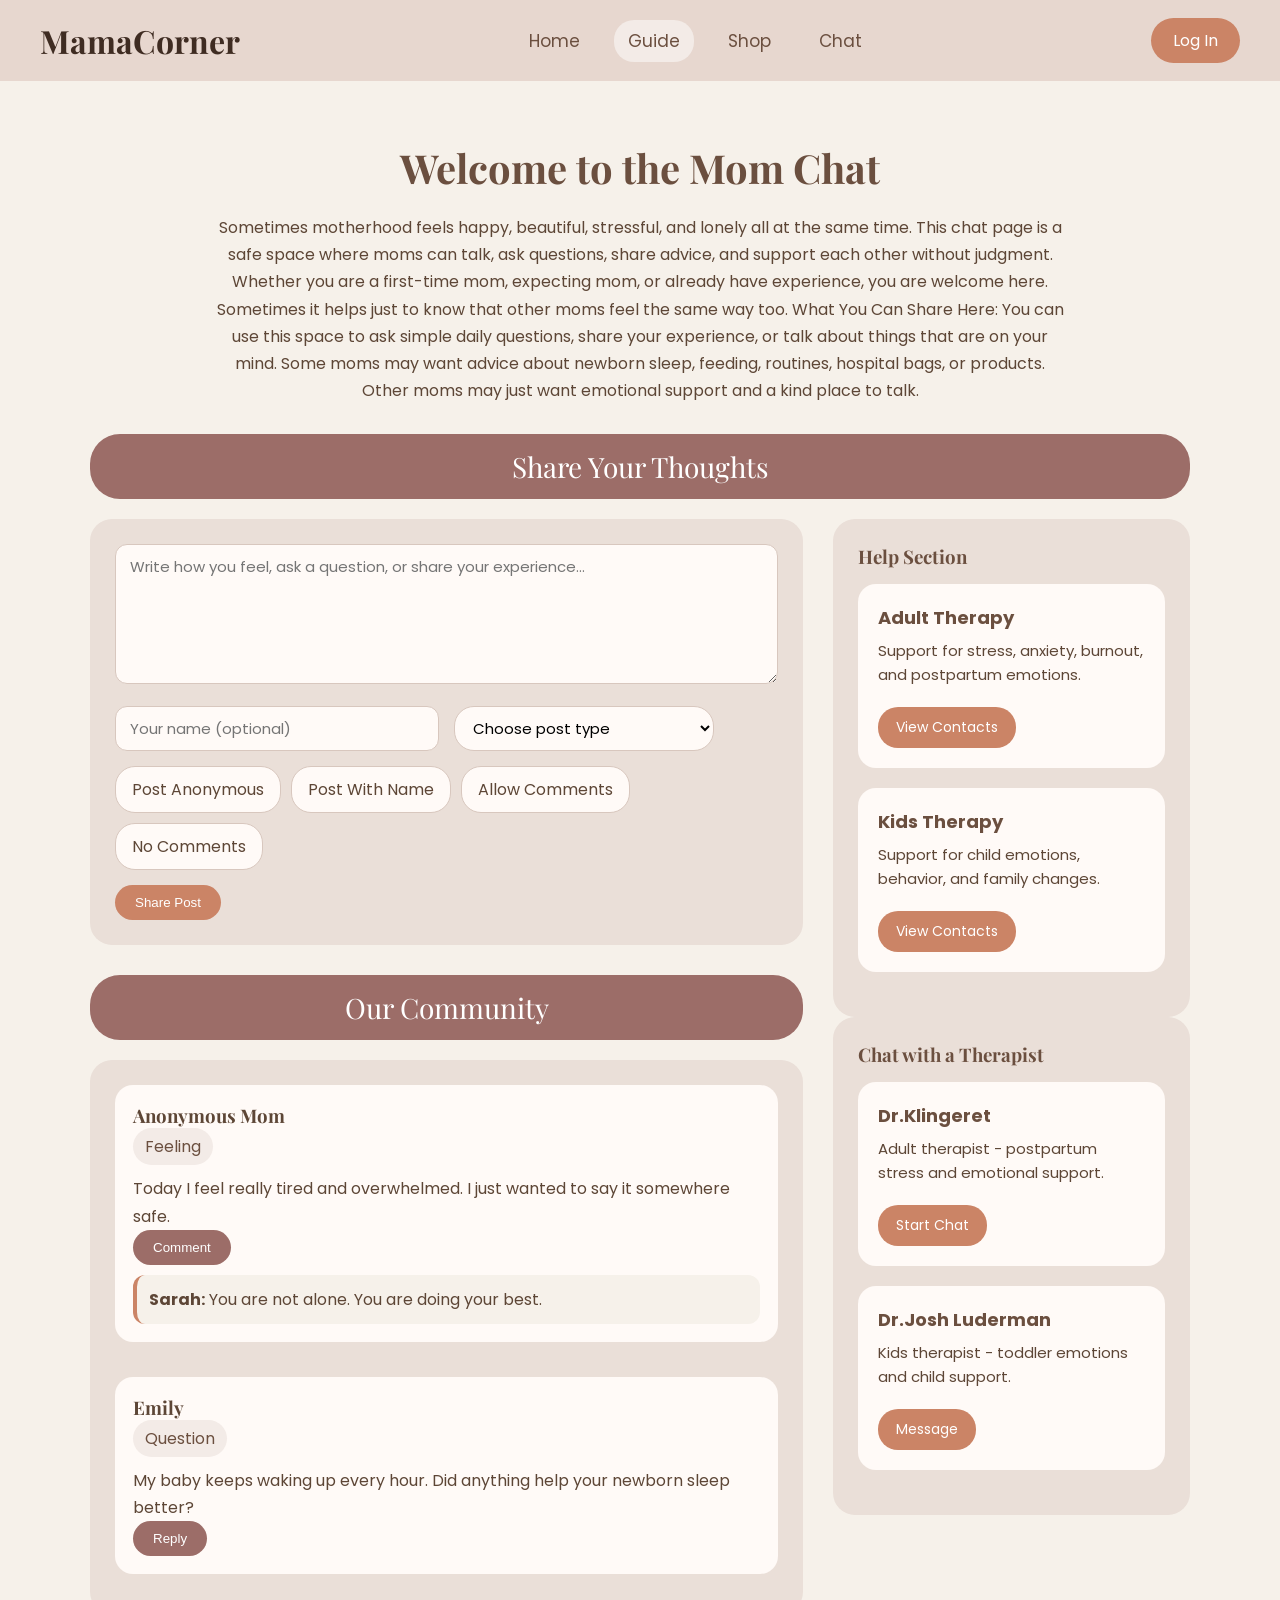
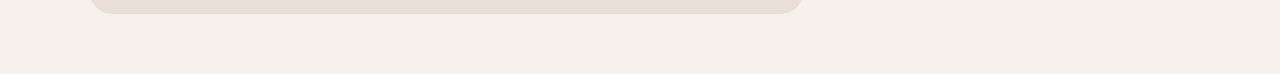
==== chat.html @ d068e9ac "11 week" ====
<!DOCTYPE html>
<html lang="en">
<head>
  <meta charset="UTF-8">
  <meta name="viewport" content="width=device-width, initial-scale=1.0">
  <title>MamaCorner Guide</title>

  <link rel="preconnect" href="https://fonts.googleapis.com">
  <link rel="preconnect" href="https://fonts.gstatic.com" crossorigin>
  <link href="https://fonts.googleapis.com/css2?family=Playfair+Display:wght@600;700&family=Poppins:wght@300;400;500;600&display=swap" rel="stylesheet">

  <link rel="stylesheet" href="styles.css">
</head>
<body>

  <header class="header">
    <div class="logo">MamaCorner</div>

    <nav class="nav">
      <a href="index.html">Home</a>
      <a href="guide.html" class="active">Guide</a>
      <a href="shop.html">Shop</a>
      <a href="chat.html">Chat</a>
    </nav>

    <a href="login.html" class="login-btn">Log In</a>
  </header>
  <main class="chat-main">
  <section class="chat-top">
    <h1>Welcome to the Mom Chat</h1>
    <p>
      Sometimes motherhood feels happy, beautiful, stressful, and lonely all at the same time. This chat page is a safe space where moms can talk, ask questions, share advice, and support each other without judgment. Whether you are a first-time mom, expecting mom, or already have experience, you are welcome here. Sometimes it helps just to know that other moms feel the same way too. What You Can Share Here: You can use this space to ask simple daily questions, share your experience, or talk about things that are on your mind. Some moms may want advice about newborn sleep, feeding, routines, hospital bags, or products. Other moms may just want emotional support and a kind place to talk.
    </p>
  </section>

  <div class="chat-title">Share Your Thoughts</div>

  <div class="chat-layout">
    <div>
      <section class="post-box">
        <textarea placeholder="Write how you feel, ask a question, or share your experience..."></textarea>

        <div class="chat-row">
          <input type="text" placeholder="Your name (optional)">
          <select>
            <option>Choose post type</option>
            <option>Question</option>
            <option>Advice</option>
            <option>Feeling</option>
          </select>
        </div>

        <div class="option-row">
          <div class="option-pill">Post Anonymous</div>
          <div class="option-pill">Post With Name</div>
          <div class="option-pill">Allow Comments</div>
          <div class="option-pill">No Comments</div>
        </div>

        <button class="post-btn">Share Post</button>
      </section>

      <div class="chat-title">Our Community</div>

      <section class="community-box feed">
        <div class="post-card">
          <h3>Anonymous Mom</h3>
          <div class="post-type">Feeling</div>
          <p>
            Today I feel really tired and overwhelmed. I just wanted to say it somewhere safe.
          </p>
          <button class="reply-btn">Comment</button>

          <div class="reply">
            <strong>Sarah:</strong> You are not alone. You are doing your best.
          </div>
        </div>

        <div class="post-card">
          <h3>Emily</h3>
          <div class="post-type">Question</div>
          <p>
            My baby keeps waking up every hour. Did anything help your newborn sleep better?
          </p>
          <button class="reply-btn">Reply</button>
        </div>
      </section>
    </div>

    <div>
      <section class="help-box">
        <h3>Help Section</h3>

        <div class="help-card">
          <h4>Adult Therapy</h4>
          <p>Support for stress, anxiety, burnout, and postpartum emotions.</p>
          <a href="#" class="view-btn">View Contacts</a>
        </div>

        <div class="help-card">
          <h4>Kids Therapy</h4>
          <p>Support for child emotions, behavior, and family changes.</p>
          <a href="#" class="view-btn">View Contacts</a>
        </div>
      </section>

      <section class="therapist-box">
        <h3>Chat with a Therapist</h3>

        <div class="therapist-card">
          <h4>Dr.Klingeret</h4>
          <p>Adult therapist - postpartum stress and emotional support.</p>
          <a href="#" class="chat-btn">Start Chat</a>
        </div>

        <div class="therapist-card">
          <h4>Dr.Josh Luderman </h4>
          <p>Kids therapist - toddler emotions and child support.</p>
          <a href="#" class="chat-btn">Message</a>
        </div>
      </section>
    </div>
  </div>
</main>
---- styles.css ----
* {
  margin: 0;
  padding: 0;
  box-sizing: border-box;
}

body {
  background-color: #f6f1ea;
  color: #5d4636;
  font-family: 'Poppins', sans-serif;
}


.header {
  background-color: #e7d7cf;
  padding: 18px 40px;
  display: flex;
  justify-content: space-between;
  align-items: center;
  flex-wrap: wrap;
}

.logo {
  font-family: 'Playfair Display', serif;
  font-size: 32px;
  font-weight: 700;
  color: #3f2c22;
}

.nav {
  display: flex;
  gap: 20px;
}

.nav a {
  text-decoration: none;
  color: #6b4f3f;
  font-size: 17px;
  padding: 8px 14px;
  border-radius: 20px;
}

.nav a:hover,
.nav a.active {
  background-color: #f3ebe7;
}

.login-btn {
  text-decoration: none;
  background-color: #cb8466;
  color: white;
  padding: 10px 22px;
  border-radius: 25px;
}


.main,
.guide-main,
.chat-main,
.shop-main {
  width: 90%;
  max-width: 1100px;
  margin: 60px auto;
}


h1,
h2,
h3 {
  font-family: 'Playfair Display', serif;
}

.welcome,
.guide-top,
.chat-top,
.shop-top,
.start,
.age-box {
  text-align: center;
}

.welcome h1,
.guide-top h1,
.chat-top h1,
.shop-top h1 {
  font-size: 40px;
  color: #6b4f3f;
  margin-bottom: 20px;
}

p {
  font-size: 16px;
  line-height: 1.7;
}

.home-hero {
  display: flex;
  align-items: center;
  justify-content: center;
  gap: 50px;
  margin-bottom: 60px;
}

.hero-img img {
  width: 300px;
}

.home-hero .welcome {
  text-align: left;
  max-width: 600px;
}

.cards {
  display: flex;
  flex-direction: column;
  gap: 20px;
}

.card {
  background-color: #eadfd8;
  padding: 25px;
  border-radius: 18px;
  display: flex;
  justify-content: space-between;
  align-items: center;
  gap: 20px;
}

.card h3 {
  color: #3f2c22;
  font-size: 24px;
  margin-bottom: 10px;
}

.card-btn,
.post-btn,
.chat-btn,
.view-btn,
.product-card a {
  background-color: #cb8466;
  color: white;
  text-decoration: none;
  padding: 10px 20px;
  border-radius: 25px;
  border: none;
  cursor: pointer;
}

.card-btn {
  background-color: #9ca783;
}

.guide-top p,
.chat-top p,
.shop-top p,
.welcome p {
  max-width: 850px;
  margin: 0 auto 18px;
}

.age-box {
  margin-bottom: 50px;
}

.age-box h2 {
  font-size: 26px;
  color: #6b4f3f;
  margin-bottom: 15px;
}

select,
input,
textarea {
  padding: 10px 14px;
  border: 1px solid #d8c7be;
  border-radius: 12px;
  background-color: #fffaf7;
  font-family: 'Poppins', sans-serif;
  font-size: 15px;
}

select {
  width: 260px;
  border-radius: 20px;
}

input,
textarea {
  width: 100%;
}

.guide-grid,
.chat-layout {
  display: grid;
  grid-template-columns: 2fr 1fr;
  gap: 30px;
  margin-top: 20px;
}

.box,
.post-box,
.community-box,
.help-box,
.therapist-box {
  background-color: #eadfd8;
  padding: 25px;
  border-radius: 22px;
}

.box {
  text-align: center;
}

.box h2,
.help-box h3,
.therapist-box h3 {
  color: #6b4f3f;
  margin-bottom: 15px;
}

.box ul {
  list-style: none;
}

.box li {
  margin-bottom: 8px;
}

.schedule {
  display: grid;
  grid-template-columns: 1fr 1.5fr;
  gap: 14px 25px;
}

.small-btn,
.reply-btn {
  background-color: #9c6d68;
  color: white;
  padding: 10px 20px;
  border-radius: 25px;
  border: none;
  cursor: pointer;
}

.chat-title,
.shop-title {
  background-color: #9c6d68;
  color: white;
  text-align: center;
  padding: 14px;
  border-radius: 30px;
  font-size: 28px;
  margin: 30px 0 20px;
  font-family: 'Playfair Display', serif;
}

.post-box textarea {
  min-height: 140px;
  margin-bottom: 15px;
}

.chat-row {
  display: grid;
  grid-template-columns: 1fr 1fr;
  gap: 15px;
}

.option-row {
  display: flex;
  flex-wrap: wrap;
  gap: 10px;
  margin: 15px 0;
}

.option-pill {
  background-color: #fffaf7;
  border: 1px solid #d8c7be;
  border-radius: 20px;
  padding: 10px 16px;
}

.feed {
  display: flex;
  flex-direction: column;
  gap: 20px;
}

.post-card,
.help-card,
.therapist-card {
  background-color: #fffaf7;
  border-radius: 18px;
  padding: 18px;
  margin-bottom: 15px;
}

.post-type {
  background-color: #f3ebe7;
  color: #6b4f3f;
  padding: 6px 12px;
  border-radius: 20px;
  display: inline-block;
  margin-bottom: 10px;
}

.reply {
  background-color: #f6f1ea;
  border-left: 4px solid #cb8466;
  padding: 12px;
  border-radius: 12px;
  margin-top: 10px;
}

.product-row,
.coming-row {
  display: grid;
  grid-template-columns: repeat(4, 1fr);
  gap: 20px;
}

.product-card {
  background-color: #fffaf7;
  border: 5px solid #eadfd8;
  border-radius: 18px;
  padding: 15px;
  text-align: center;
}

.product-card img {
  width: 100%;
  height: 130px;
  object-fit: contain;
  background-color: white;
  border-radius: 12px;
  margin-bottom: 10px;
}

.product-card h3 {
  color: #3f2c22;
  font-size: 20px;
}

.price {
  color: #cb8466;
  font-weight: bold;
}

.product-card a {
  display: inline-block;
  font-size: 13px;
  padding: 7px 14px;
  margin: 3px;
}

.coming-box {
  background-color: #eadfd8;
  border-radius: 18px;
  padding: 35px 10px;
  text-align: center;
  font-family: 'Playfair Display', serif;
  font-size: 22px;
  color: #6b4f3f;
}

.help-card,
.therapist-card {
  background-color: #fffaf7;
  border-radius: 18px;
  padding: 20px;
  margin-bottom: 20px;
}

.help-card h4,
.therapist-card h4 {
  font-size: 18px;
  color: #6b4f3f;
  margin-bottom: 8px;
}

.help-card p,
.therapist-card p {
  font-size: 15px;
  line-height: 1.6;
  margin-bottom: 15px; 
}

.view-btn,
.chat-btn {
  display: inline-block;
  margin-top: 5px;

  background-color: #cb8466;
  color: white;
  padding: 10px 18px;
  border-radius: 20px;
  text-decoration: none;
  font-size: 14px;
}

.footer {
  margin-top: 60px;
  background-color: #e7d7cf;
  text-align: center;
  padding: 20px;
  font-size: 15px;
}
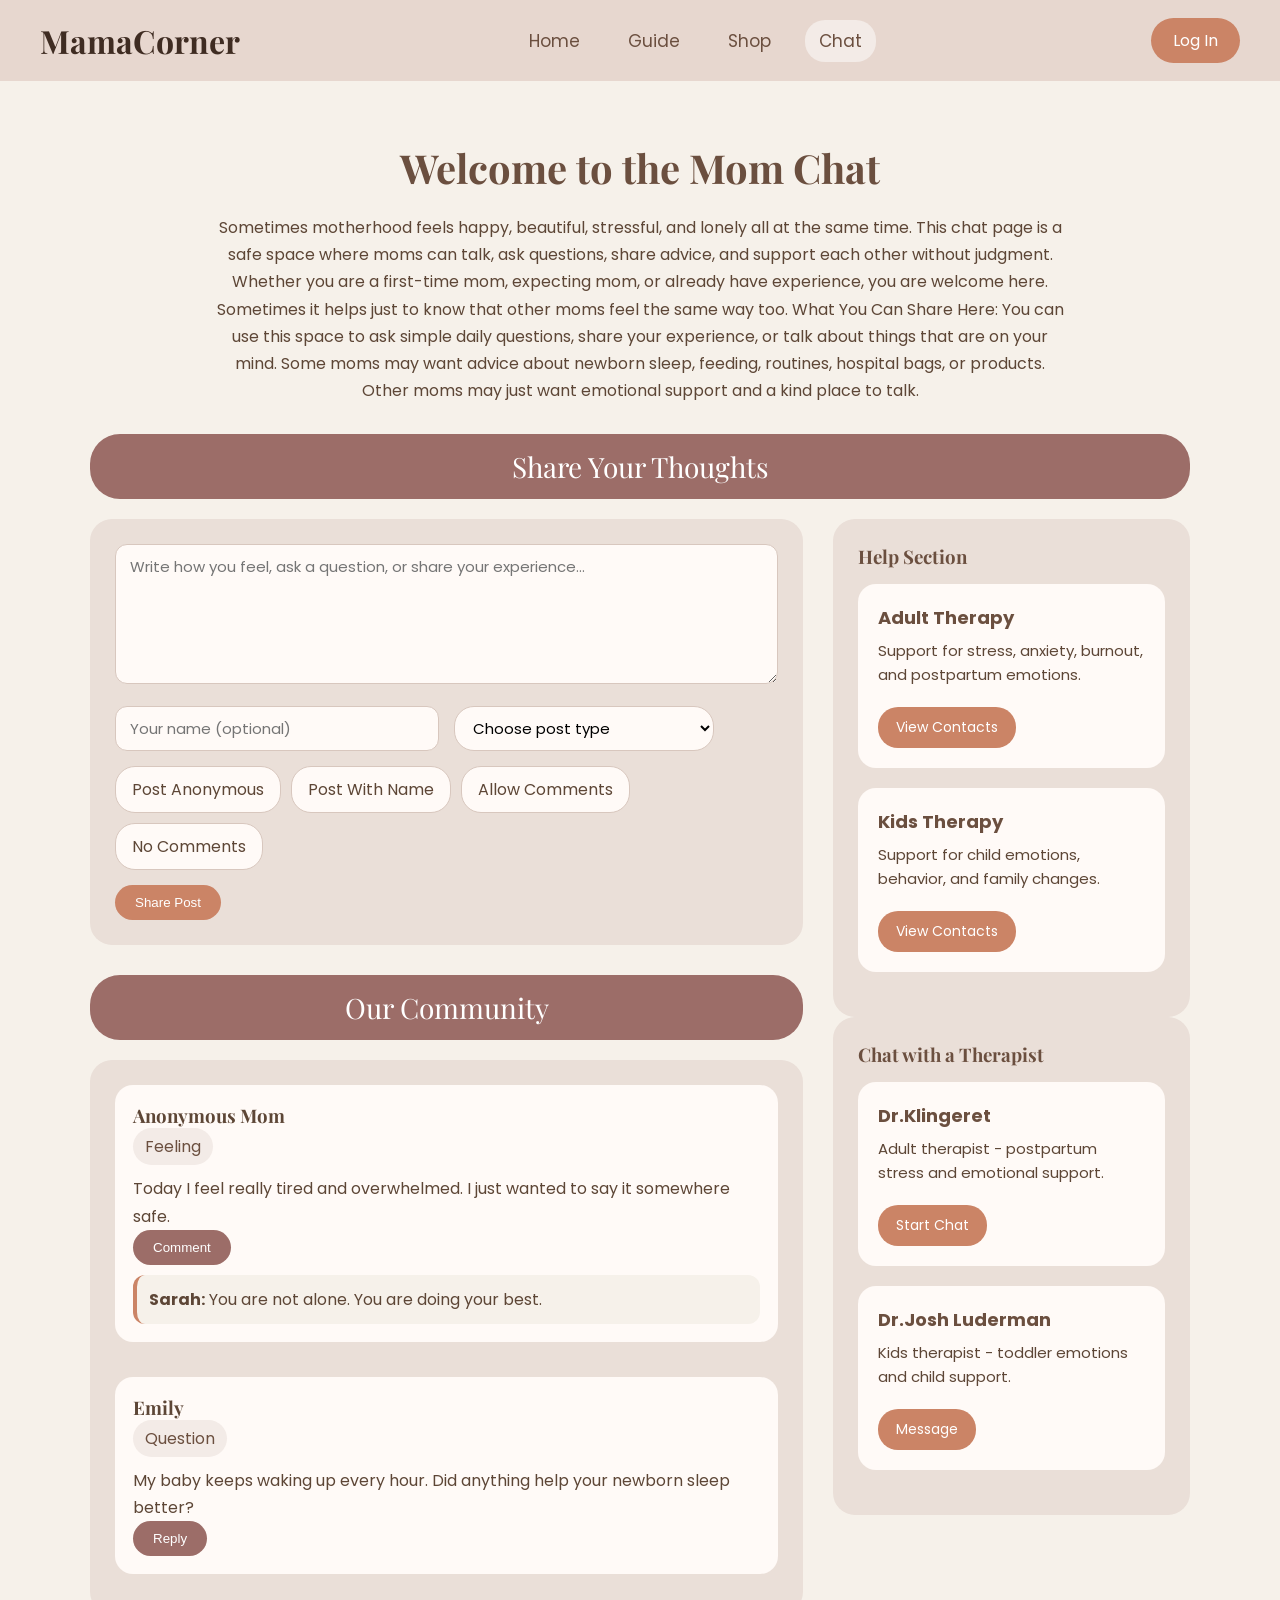
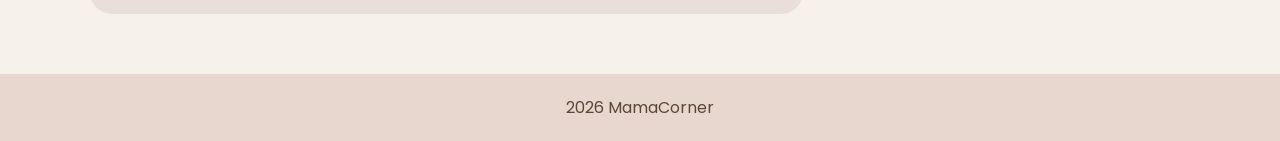
==== commit 3f3d526d: "Final" ====
--- a/chat.html
+++ b/chat.html
@@ -18,9 +18,9 @@
 
     <nav class="nav">
       <a href="index.html">Home</a>
-      <a href="guide.html" class="active">Guide</a>
+      <a href="guide.html" >Guide</a>
       <a href="shop.html">Shop</a>
-      <a href="chat.html">Chat</a>
+      <a href="chat.html" class="active">Chat</a>
     </nav>
 
     <a href="login.html" class="login-btn">Log In</a>
@@ -121,4 +121,7 @@
       </section>
     </div>
   </div>
-</main>+</main>
+<footer class="footer">
+    <p> 2026 MamaCorner</p>
+  </footer>
--- a/styles.css
+++ b/styles.css
@@ -377,8 +377,10 @@
   margin-bottom: 8px;
 }
 
+
 .help-card p,
 .therapist-card p {
+ 
   font-size: 15px;
   line-height: 1.6;
   margin-bottom: 15px; 
